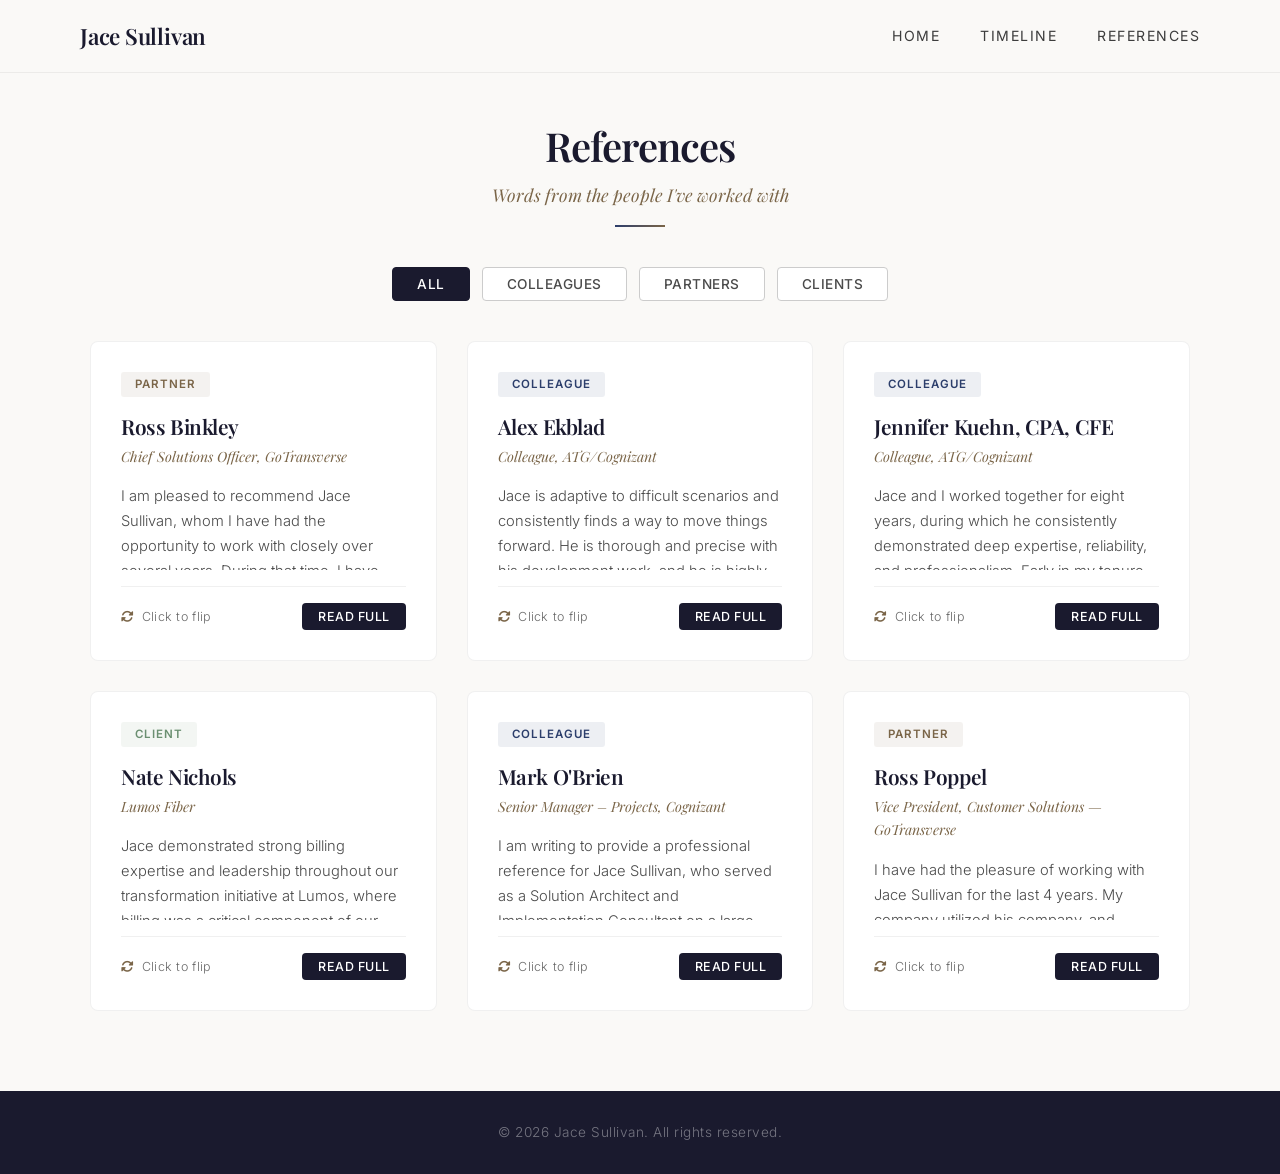
==== references.html @ 254b657e "initial site launch" ====
<!DOCTYPE html>
<html lang="en">
<head>
    <meta charset="UTF-8">
    <meta name="viewport" content="width=device-width, initial-scale=1.0">
    <title>Jace Sullivan - References</title>
    <link rel="stylesheet" href="https://cdnjs.cloudflare.com/ajax/libs/font-awesome/6.4.0/css/all.min.css">
    <link rel="stylesheet" href="styles.css">
    <style>
        .references-page {
            padding: 120px 0 80px;
            background-color: #faf9f7;
            min-height: 100vh;
        }
        .references-page h1 {
            text-align: center;
            margin-bottom: 8px;
            font-size: 2.5rem;
            font-family: 'Playfair Display', Georgia, serif;
            color: #1a1a2e;
        }
        .references-intro {
            text-align: center;
            color: #7a6548;
            font-family: 'Playfair Display', Georgia, serif;
            font-style: italic;
            font-size: 1.1rem;
            margin-bottom: 15px;
        }
        .references-divider {
            width: 50px;
            height: 2px;
            background: linear-gradient(90deg, #2c3e6b, #7a6548);
            margin: 0 auto 40px;
        }

        /* Filter Buttons */
        .filter-bar {
            display: flex;
            justify-content: center;
            gap: 12px;
            margin-bottom: 40px;
            flex-wrap: wrap;
        }
        .filter-btn {
            padding: 8px 24px;
            border: 1px solid #ccc;
            border-radius: 4px;
            background: white;
            font-family: 'Inter', sans-serif;
            font-size: 0.85rem;
            font-weight: 500;
            letter-spacing: 0.5px;
            text-transform: uppercase;
            cursor: pointer;
            transition: all 0.3s ease;
            color: #4a4a4a;
        }
        .filter-btn:hover {
            border-color: #7a6548;
            color: #7a6548;
        }
        .filter-btn.active {
            background: #1a1a2e;
            color: white;
            border-color: #1a1a2e;
        }

        /* Cards Grid */
        .references-grid {
            display: grid;
            grid-template-columns: repeat(auto-fill, minmax(340px, 1fr));
            gap: 30px;
            max-width: 1100px;
            margin: 0 auto;
        }

        /* Card Wrapper */
        .ref-card-wrapper {
            perspective: 1000px;
            height: 320px;
            transition: opacity 0.4s ease, transform 0.4s ease;
        }
        .ref-card-wrapper.hidden {
            display: none;
        }

        /* Flip Card */
        .ref-card {
            position: relative;
            width: 100%;
            height: 100%;
            transition: transform 0.6s ease;
            transform-style: preserve-3d;
            cursor: pointer;
        }
        .ref-card.flipped {
            transform: rotateY(180deg);
        }

        /* Card Faces */
        .ref-front, .ref-back {
            position: absolute;
            top: 0;
            left: 0;
            width: 100%;
            height: 100%;
            backface-visibility: hidden;
            -webkit-backface-visibility: hidden;
            border-radius: 8px;
            border: 1px solid rgba(0,0,0,0.06);
            overflow: hidden;
        }

        /* Front */
        .ref-front {
            background: white;
            padding: 30px;
            display: flex;
            flex-direction: column;
        }
        .ref-category {
            display: inline-block;
            padding: 3px 14px;
            border-radius: 3px;
            font-size: 0.72rem;
            font-weight: 600;
            letter-spacing: 1px;
            text-transform: uppercase;
            font-family: 'Inter', sans-serif;
            margin-bottom: 16px;
            align-self: flex-start;
        }
        .ref-category.colleague {
            background: #2c3e6b15;
            color: #2c3e6b;
        }
        .ref-category.partner {
            background: #7a654815;
            color: #7a6548;
        }
        .ref-category.client {
            background: #6b8f7115;
            color: #6b8f71;
        }
        .ref-name {
            font-family: 'Playfair Display', Georgia, serif;
            font-size: 1.3rem;
            color: #1a1a2e;
            margin-bottom: 4px;
        }
        .ref-title {
            font-size: 0.88rem;
            color: #7a6548;
            font-style: italic;
            font-family: 'Playfair Display', Georgia, serif;
            margin-bottom: 16px;
        }
        .ref-excerpt {
            font-size: 0.92rem;
            color: #4a4a4a;
            line-height: 1.7;
            flex: 1;
            overflow: hidden;
            display: -webkit-box;
            -webkit-line-clamp: 5;
            -webkit-box-orient: vertical;
        }
        .ref-front-actions {
            display: flex;
            justify-content: space-between;
            align-items: center;
            margin-top: 16px;
            padding-top: 16px;
            border-top: 1px solid rgba(0,0,0,0.06);
        }
        .ref-flip-hint {
            font-size: 0.78rem;
            color: #6a6a6a;
            letter-spacing: 0.3px;
            font-family: 'Inter', sans-serif;
        }
        .ref-flip-hint i {
            color: #7a6548;
            margin-right: 4px;
        }
        .ref-expand-btn {
            padding: 6px 16px;
            background: #1a1a2e;
            color: white;
            border: none;
            border-radius: 4px;
            font-size: 0.78rem;
            font-weight: 500;
            letter-spacing: 0.5px;
            text-transform: uppercase;
            font-family: 'Inter', sans-serif;
            cursor: pointer;
            transition: all 0.3s ease;
        }
        .ref-expand-btn:hover {
            background: #2c3e6b;
            transform: translateY(-1px);
        }

        /* Back */
        .ref-back {
            background: #1a1a2e;
            transform: rotateY(180deg);
            padding: 30px;
            display: flex;
            flex-direction: column;
            justify-content: center;
        }
        .ref-back-label {
            font-size: 0.72rem;
            font-weight: 600;
            letter-spacing: 1.5px;
            text-transform: uppercase;
            color: #7a6548;
            font-family: 'Inter', sans-serif;
            margin-bottom: 20px;
        }
        .ref-back-name {
            font-family: 'Playfair Display', Georgia, serif;
            font-size: 1.4rem;
            color: white;
            margin-bottom: 20px;
        }
        .ref-contact-row {
            display: flex;
            align-items: center;
            gap: 12px;
            margin-bottom: 14px;
        }
        .ref-contact-row i {
            color: #7a6548;
            width: 18px;
            text-align: center;
            font-size: 0.95rem;
        }
        .ref-contact-row span {
            color: rgba(255,255,255,0.8);
            font-size: 0.92rem;
        }
        .ref-contact-row a {
            color: rgba(255,255,255,0.8);
            text-decoration: none;
            border-bottom: 1px solid rgba(255,255,255,0.2);
            transition: all 0.3s ease;
        }
        .ref-contact-row a:hover {
            color: #7a6548;
            border-color: #7a6548;
        }
        .ref-relationship {
            margin-top: 20px;
            padding-top: 16px;
            border-top: 1px solid rgba(255,255,255,0.1);
        }
        .ref-relationship-label {
            font-size: 0.72rem;
            letter-spacing: 1px;
            text-transform: uppercase;
            color: rgba(255,255,255,0.4);
            font-family: 'Inter', sans-serif;
            margin-bottom: 4px;
        }
        .ref-relationship-value {
            color: rgba(255,255,255,0.8);
            font-size: 0.92rem;
        }
        .ref-back-flip-hint {
            position: absolute;
            bottom: 20px;
            right: 24px;
            font-size: 0.78rem;
            color: rgba(255,255,255,0.3);
            font-family: 'Inter', sans-serif;
        }
        .ref-back-flip-hint i {
            color: #7a6548;
            margin-right: 4px;
        }

        /* Full Screen Modal */
        .ref-modal-overlay {
            display: none;
            position: fixed;
            top: 0;
            left: 0;
            right: 0;
            bottom: 0;
            background: rgba(0,0,0,0.6);
            backdrop-filter: blur(8px);
            -webkit-backdrop-filter: blur(8px);
            z-index: 2000;
            justify-content: center;
            align-items: center;
            padding: 40px;
            animation: fadeIn 0.3s ease;
        }
        .ref-modal-overlay.active {
            display: flex;
        }
        .ref-modal {
            background: white;
            border-radius: 8px;
            max-width: 700px;
            width: 100%;
            max-height: 85vh;
            overflow-y: auto;
            padding: 50px;
            position: relative;
            animation: modalSlideIn 0.4s ease;
        }
        @keyframes modalSlideIn {
            from { opacity: 0; transform: translateY(20px); }
            to { opacity: 1; transform: translateY(0); }
        }
        .ref-modal-close {
            position: absolute;
            top: 20px;
            right: 24px;
            width: 36px;
            height: 36px;
            border: 1px solid rgba(0,0,0,0.1);
            border-radius: 50%;
            background: white;
            cursor: pointer;
            display: flex;
            align-items: center;
            justify-content: center;
            font-size: 1rem;
            color: #4a4a4a;
            transition: all 0.3s ease;
        }
        .ref-modal-close:hover {
            background: #1a1a2e;
            color: white;
            border-color: #1a1a2e;
        }
        .ref-modal-category {
            display: inline-block;
            padding: 3px 14px;
            border-radius: 3px;
            font-size: 0.72rem;
            font-weight: 600;
            letter-spacing: 1px;
            text-transform: uppercase;
            font-family: 'Inter', sans-serif;
            margin-bottom: 16px;
        }
        .ref-modal-name {
            font-family: 'Playfair Display', Georgia, serif;
            font-size: 1.8rem;
            color: #1a1a2e;
            margin-bottom: 4px;
        }
        .ref-modal-title {
            font-size: 0.95rem;
            color: #7a6548;
            font-style: italic;
            font-family: 'Playfair Display', Georgia, serif;
            margin-bottom: 30px;
        }
        .ref-modal-text {
            font-size: 1.05rem;
            color: #4a4a4a;
            line-height: 1.9;
            margin-bottom: 30px;
        }
        .ref-modal-divider {
            width: 40px;
            height: 2px;
            background: linear-gradient(90deg, #2c3e6b, #7a6548);
            margin-bottom: 20px;
        }
        .ref-modal-contact {
            display: flex;
            gap: 30px;
            flex-wrap: wrap;
        }
        .ref-modal-contact-item {
            display: flex;
            align-items: center;
            gap: 8px;
            font-size: 0.92rem;
            color: #4a4a4a;
        }
        .ref-modal-contact-item i {
            color: #2c3e6b;
        }

        @keyframes fadeIn {
            from { opacity: 0; }
            to { opacity: 1; }
        }

        @media screen and (max-width: 768px) {
            .references-page {
                padding: 100px 0 60px;
            }
            .references-page h1 {
                font-size: 1.8rem;
            }
            .references-grid {
                grid-template-columns: 1fr;
            }
            .ref-modal {
                padding: 30px;
                margin: 20px;
            }
            .ref-modal-name {
                font-size: 1.4rem;
            }
        }
    </style>

</head>
<body>
    <header>
        <nav class="navbar">
            <div class="nav-container">
                <div class="nav-logo">
                    <a href="index.html">Jace Sullivan</a>
                </div>
                <ul class="nav-menu">
                    <li class="nav-item"><a href="index.html" class="nav-link">Home</a></li>
                    <li class="nav-item"><a href="timeline.html" class="nav-link">Timeline</a></li>
                    <li class="nav-item"><a href="references.html" class="nav-link">References</a></li>
                </ul>
                <div class="nav-toggle" id="mobile-menu">
                    <span class="bar"></span>
                    <span class="bar"></span>
                    <span class="bar"></span>
                </div>
            </div>
        </nav>
    </header>

    <main>
        <section class="references-page">
            <div class="container">
                <h1>References</h1>
                <p class="references-intro">Words from the people I've worked with</p>
                <div class="references-divider"></div>

                <div class="filter-bar">
                    <button class="filter-btn active" data-filter="all">All</button>
                    <button class="filter-btn" data-filter="colleague">Colleagues</button>
                    <button class="filter-btn" data-filter="partner">Partners</button>
                    <button class="filter-btn" data-filter="client">Clients</button>
                </div>

                <div class="references-grid">


                    <!-- Ross Binkley - Partner -->
                    <div class="ref-card-wrapper" data-category="partner">
                        <div class="ref-card">
                            <div class="ref-front">
                                <span class="ref-category partner">Partner</span>
                                <h3 class="ref-name">Ross Binkley</h3>
                                <p class="ref-title">Chief Solutions Officer, GoTransverse</p>
                                <p class="ref-excerpt">I am pleased to recommend Jace Sullivan, whom I have had the opportunity to work with closely over several years. During that time, I have seen Jace grow into a highly capable and dependable professional with deep expertise in billing and monetization. Jace brings a strong combination of technical knowledge and problem-solving ability. His expertise while working with GT is at a level where he can confidently guide others, support new team members, and lead through complex implementations.</p>
                                <div class="ref-front-actions">
                                    <span class="ref-flip-hint"><i class="fas fa-sync-alt"></i> Click to flip</span>
                                    <button class="ref-expand-btn" onclick="event.stopPropagation(); openModal(this);">Read Full</button>
                                </div>
                            </div>
                            <div class="ref-back">
                                <span class="ref-back-label">Contact Information</span>
                                <h3 class="ref-back-name">Ross Binkley</h3>
                                <div class="ref-contact-row">
                                    <i class="fas fa-envelope"></i>
                                    <a href="mailto:rbinkley@gotransverse.com">rbinkley@gotransverse.com</a>
                                </div>
                                <div class="ref-contact-row">
                                    <i class="fas fa-phone"></i>
                                    <span>(512) 415-3189</span>
                                </div>
                                <div class="ref-relationship">
                                    <div class="ref-relationship-label">Relationship</div>
                                    <div class="ref-relationship-value">Partner — Chief Solutions Officer at GoTransverse</div>
                                </div>
                                <span class="ref-back-flip-hint"><i class="fas fa-sync-alt"></i> Click to flip back</span>
                            </div>
                        </div>
                        <div class="ref-full-text" style="display:none;">I am pleased to recommend Jace Sullivan, whom I have had the opportunity to work with closely over several years. During that time, I have seen Jace grow into a highly capable and dependable professional with deep expertise in billing and monetization.<br><br>Jace brings a strong combination of technical knowledge and problem-solving ability. His expertise while working with GT is at a level where he can confidently guide others, support new team members, and lead through complex implementations. He also has a strong foundation in mathematics and billing concepts, making him particularly effective in solving challenging pricing and usage-based scenarios.<br><br>One of Jace's most notable strengths is his work ethic. He consistently demonstrates ownership, reliability, and a commitment to delivering high-quality outcomes. He is someone I trust to take on difficult problems and see them through to completion. His broader experience as a solution architect in quote-to-cash processes and complex usage rating further reinforces his ability to operate effectively in demanding environments.<br><br>As Jace has progressed into a Solution Architect role, he has demonstrated strong leadership in guiding teams and delivering complex billing and monetization solutions. In his current capacity supporting a leading role at Cognizant, he drives architectural direction, mentors team members, and ensures successful execution across initiatives. He communicates solutions clearly and effectively, aligning technical approaches with business objectives. His experience leading engagements and navigating complex environments positions him well to continue expanding his impact at an enterprise level.<br><br>I strongly recommend Jace for roles that require analytical thinking, ownership, and expertise in billing and monetization.<br><br><em>— Ross Binkley, Chief Solutions Officer, GoTransverse</em></div>
                    </div>



                    <!-- Alex Ekblad - Colleague -->
                    <div class="ref-card-wrapper" data-category="colleague">
                        <div class="ref-card">
                            <div class="ref-front">
                                <span class="ref-category colleague">Colleague</span>
                                <h3 class="ref-name">Alex Ekblad</h3>
                                <p class="ref-title">Colleague, ATG/Cognizant</p>
                                <p class="ref-excerpt">Jace is adaptive to difficult scenarios and consistently finds a way to move things forward. He is thorough and precise with his development work, and he is highly communicative to ensure teams are always on the same page.</p>
                                <div class="ref-front-actions">
                                    <span class="ref-flip-hint"><i class="fas fa-sync-alt"></i> Click to flip</span>
                                    <button class="ref-expand-btn" onclick="event.stopPropagation(); openModal(this);">Read Full</button>
                                </div>
                            </div>
                            <div class="ref-back">
                                <span class="ref-back-label">Contact Information</span>
                                <h3 class="ref-back-name">Alex Ekblad</h3>
                                <div class="ref-contact-row">
                                    <i class="fas fa-envelope"></i>
                                    <a href="mailto:alexekblad1@gmail.com">alexekblad1@gmail.com</a>
                                </div>
                                <div class="ref-contact-row">
                                    <i class="fas fa-phone"></i>
                                    <span>(715) 563-1393</span>
                                </div>
                                <div class="ref-relationship">
                                    <div class="ref-relationship-label">Relationship</div>
                                    <div class="ref-relationship-value">Colleague at ATG/Cognizant</div>
                                </div>
                                <span class="ref-back-flip-hint"><i class="fas fa-sync-alt"></i> Click to flip back</span>
                            </div>
                        </div>
                        <div class="ref-full-text" style="display:none;">Jace is adaptive to difficult scenarios and consistently finds a way to move things forward. He is thorough and precise with his development work, delivering high-quality results that the team can depend on. He is highly communicative, always making sure that everyone on the team is aligned and on the same page.<br><br><em>— Alex Ekblad, ATG/Cognizant</em></div>
                    </div>


                    <!-- Jennifer Kuehn - Colleague -->
                    <div class="ref-card-wrapper" data-category="colleague">
                        <div class="ref-card">
                            <div class="ref-front">
                                <span class="ref-category colleague">Colleague</span>
                                <h3 class="ref-name">Jennifer Kuehn, CPA, CFE</h3>
                                <p class="ref-title">Colleague, ATG/Cognizant</p>
                                <p class="ref-excerpt">Jace and I worked together for eight years, during which he consistently demonstrated deep expertise, reliability, and professionalism. Early in my tenure, Jace patiently trained me on complex billing software, ensuring I had the foundation needed to succeed. Over the years, we partnered on numerous initiatives that delivered significant impact for our customers.</p>
                                <div class="ref-front-actions">
                                    <span class="ref-flip-hint"><i class="fas fa-sync-alt"></i> Click to flip</span>
                                    <button class="ref-expand-btn" onclick="event.stopPropagation(); openModal(this);">Read Full</button>
                                </div>
                            </div>
                            <div class="ref-back">
                                <span class="ref-back-label">Contact Information</span>
                                <h3 class="ref-back-name">Jennifer Kuehn, CPA, CFE</h3>
                                <div class="ref-contact-row">
                                    <i class="fas fa-envelope"></i>
                                    <a href="mailto:Jenniferlelliott@yahoo.com">Jenniferlelliott@yahoo.com</a>
                                </div>
                                <div class="ref-contact-row">
                                    <i class="fas fa-phone"></i>
                                    <span>(406) 529-3716</span>
                                </div>
                                <div class="ref-relationship">
                                    <div class="ref-relationship-label">Relationship</div>
                                    <div class="ref-relationship-value">Colleague at ATG/Cognizant, 8 years</div>
                                </div>
                                <span class="ref-back-flip-hint"><i class="fas fa-sync-alt"></i> Click to flip back</span>
                            </div>
                        </div>
                        <div class="ref-full-text" style="display:none;">Jace and I worked together for eight years, during which he consistently demonstrated deep expertise, reliability, and professionalism. Early in my tenure, Jace patiently trained me on complex billing software, ensuring I had the foundation needed to succeed. Over the years, we partnered on numerous initiatives that delivered significant impact for our customers.<br><br>Jace has supported dozens of clients with exceptional results. One recent client was so impressed with his skill as a billing specialist\u2014and the clarity and dependability of his work\u2014that they requested he stay on and expand his role after completing an initial project. His communication is always professional, and his feedback on solutions and designs is grounded in best practices and thoughtful analysis. Jace is a trusted expert and a strong collaborator, and I recommend him without hesitation.<br><br><em>\u2014 Jennifer Kuehn, CPA, CFE</em></div>
                    </div>


                    <!-- Nate Nichols - Client -->
                    <div class="ref-card-wrapper" data-category="client">
                        <div class="ref-card">
                            <div class="ref-front">
                                <span class="ref-category client">Client</span>
                                <h3 class="ref-name">Nate Nichols</h3>
                                <p class="ref-title">Lumos Fiber</p>
                                <p class="ref-excerpt">Jace demonstrated strong billing expertise and leadership throughout our transformation initiative at Lumos, where billing was a critical component of our broader IT modernization effort. He played a central role in designing and implementing a subscription-based prepaid billing architecture within GTV that helped us integrate with Salesforce Communications Cloud.</p>
                                <div class="ref-front-actions">
                                    <span class="ref-flip-hint"><i class="fas fa-sync-alt"></i> Click to flip</span>
                                    <button class="ref-expand-btn" onclick="event.stopPropagation(); openModal(this);">Read Full</button>
                                </div>
                            </div>
                            <div class="ref-back">
                                <span class="ref-back-label">Contact Information</span>
                                <h3 class="ref-back-name">Nate Nichols</h3>
                                <div class="ref-contact-row">
                                    <i class="fas fa-envelope"></i>
                                    <a href="mailto:Nate.Nichols@lumosfiber.com">Nate.Nichols@lumosfiber.com</a>
                                </div>
                                <div class="ref-contact-row">
                                    <i class="fas fa-phone"></i>
                                    <span>(336) 491-3140</span>
                                </div>
                                <div class="ref-relationship">
                                    <div class="ref-relationship-label">Relationship</div>
                                    <div class="ref-relationship-value">Client at Lumos Fiber</div>
                                </div>
                                <span class="ref-back-flip-hint"><i class="fas fa-sync-alt"></i> Click to flip back</span>
                            </div>
                        </div>
                        <div class="ref-full-text" style="display:none;">Jace demonstrated strong billing expertise and leadership throughout our transformation initiative at Lumos, where billing was a critical component of our broader IT modernization effort. He played a central role in designing and implementing a subscription-based prepaid billing architecture within GTV that helped us integrate with Salesforce Communications Cloud.<br><br>His depth of knowledge enabled us to successfully deliver capabilities such as varied length promotions, price overrides, automated daily billing, anniversary-based billing cycles, flexible payment options (including prepaid payments without invoices), and seamless invoice reconciliation. Beyond his technical expertise, Jace stood out for his ability to quickly grasp the end-to-end business process and translate those needs into effective GTV configurations and integrations.<br><br>Jace also exhibited strong leadership by maintaining a balance between accuracy and speed. He understood the importance of delivering a high-quality solution while meeting aggressive timelines, and he consistently helped guide the team toward scalable decisions. His big-picture thinking and ability to connect business processes with technical execution were instrumental in delivering a seamless customer experience to our retail fiber customers.<br><br><em>&mdash; Nate Nichols, Lumos Fiber</em></div>
                    </div>


                    <!-- Mark O'Brien - Colleague -->
                    <div class="ref-card-wrapper" data-category="colleague">
                        <div class="ref-card">
                            <div class="ref-front">
                                <span class="ref-category colleague">Colleague</span>
                                <h3 class="ref-name">Mark O'Brien</h3>
                                <p class="ref-title">Senior Manager – Projects, Cognizant</p>
                                <p class="ref-excerpt">I am writing to provide a professional reference for Jace Sullivan, who served as a Solution Architect and Implementation Consultant on a large-scale telecommunications Revenue Management and Billing platform implementation that I managed. In this role, Jace supported a complex billing environment tailored to telecom use cases and worked across solution design, implementation, testing, and production readiness activities.</p>
                                <div class="ref-front-actions">
                                    <span class="ref-flip-hint"><i class="fas fa-sync-alt"></i> Click to flip</span>
                                    <button class="ref-expand-btn" onclick="event.stopPropagation(); openModal(this);">Read Full</button>
                                </div>
                            </div>
                            <div class="ref-back">
                                <span class="ref-back-label">Contact Information</span>
                                <h3 class="ref-back-name">Mark O'Brien</h3>
                                <div class="ref-contact-row">
                                    <i class="fas fa-envelope"></i>
                                    <span>Available upon request</span>
                                </div>
                                <div class="ref-contact-row">
                                    <i class="fas fa-phone"></i>
                                    <span>Available upon request</span>
                                </div>
                                <div class="ref-relationship">
                                    <div class="ref-relationship-label">Relationship</div>
                                    <div class="ref-relationship-value">Colleague — Senior Manager at Cognizant</div>
                                </div>
                                <span class="ref-back-flip-hint"><i class="fas fa-sync-alt"></i> Click to flip back</span>
                            </div>
                        </div>
                        <div class="ref-full-text" style="display:none;">I am writing to provide a professional reference for Jace Sullivan, who served as a Solution Architect and Implementation Consultant on a large-scale telecommunications Revenue Management and Billing platform implementation that I managed. In this role, Jace supported a complex billing environment tailored to telecom use cases and worked across solution design, implementation, testing, and production readiness activities. His work encompassed data analytics and processing, financial and payment systems, revenue management and ERP integrations, and automated invoicing and recurring billing processes commonly required in telecommunications platforms.<br><br>Throughout the implementation, Jace contributed in a solution architecture and implementation delivery capacity. His responsibilities included supporting requirements analysis, validating solution design decisions, executing assigned implementation and release tasks, participating in UAT and production readiness activities, performing technical issue triage, and coordinating with project managers, technical team members, and stakeholders supporting the billing platform.<br><br>Jace was involved in implementation cutovers and production release activities, including running system and billing reports, validating revenue and financial data outputs, comparing results across integrated systems, and coordinating follow-up actions identified during testing or post-release review. Assigned billing platform tasks supporting scheduled releases were completed as planned and aligned with project timelines.<br><br>In his implementation consultant role, Jace routinely provided initial technical review and triage for questions related to billing functionality, integrations, and system behavior. This work included assessing errors or anomalies, validating assumptions, reproducing scenarios as needed, and determining when escalation or ticket creation was required. He consistently demonstrated sound technical judgment in these situations.<br><br>Jace also supported implementation coordination and documentation activities, including updating work items, creating tickets with full technical context when requested, and validating that solution and design documentation accurately reflected implemented and tested functionality. These efforts supported traceability and continuity throughout the design, build, testing, and stabilization phases of the implementation.<br><br>Throughout our work together, Jace consistently met and exceeded expectations for the project. He demonstrated strong consulting skills, including the ability to communicate effectively with both technical and non-technical stakeholders, translate complex requirements into practical solutions, and operate with a high degree of professionalism, accountability, and adaptability in a fast-paced delivery environment. Based on my experience working with him, Jace would be a strong addition to any organization.<br><br><em>&mdash; Mark O'Brien, Senior Manager &ndash; Projects, Cognizant</em></div>
                    </div>


                    <!-- Ross Poppel - Partner -->
                    <div class="ref-card-wrapper" data-category="partner">
                        <div class="ref-card">
                            <div class="ref-front">
                                <span class="ref-category partner">Partner</span>
                                <h3 class="ref-name">Ross Poppel</h3>
                                <p class="ref-title">Vice President, Customer Solutions — GoTransverse</p>
                                <p class="ref-excerpt">I have had the pleasure of working with Jace Sullivan for the last 4 years. My company utilized his company, and specifically Jace, as a consultant for the implementation of our software. As our representative, Jace has been the face of our company and his skills have been a tremendous benefit to the project and our organization.</p>
                                <div class="ref-front-actions">
                                    <span class="ref-flip-hint"><i class="fas fa-sync-alt"></i> Click to flip</span>
                                    <button class="ref-expand-btn" onclick="event.stopPropagation(); openModal(this);">Read Full</button>
                                </div>
                            </div>
                            <div class="ref-back">
                                <span class="ref-back-label">Contact Information</span>
                                <h3 class="ref-back-name">Ross Poppel</h3>
                                <div class="ref-contact-row">
                                    <i class="fas fa-envelope"></i>
                                    <a href="mailto:rpoppel@gotransverse.com">rpoppel@gotransverse.com</a>
                                </div>
                                <div class="ref-contact-row">
                                    <i class="fas fa-phone"></i>
                                    <span>(512) 279-3119</span>
                                </div>
                                <div class="ref-relationship">
                                    <div class="ref-relationship-label">Relationship</div>
                                    <div class="ref-relationship-value">Partner — VP Customer Solutions at GoTransverse, 4 years</div>
                                </div>
                                <span class="ref-back-flip-hint"><i class="fas fa-sync-alt"></i> Click to flip back</span>
                            </div>
                        </div>
                        <div class="ref-full-text" style="display:none;">I have had the pleasure of working with Jace Sullivan for the last 4 years. My company utilized his company, and specifically Jace, as a consultant for the implementation of our software. As our representative, Jace has been the face of our company and his skills have been a tremendous benefit to the project and our organization.<br><br>Jace is an exceptionally skilled architect and consultant as he can understand the customer&#39;s needs, work with both their technical and business teams, and provides support at all levels of the organization. His documentation skills are exceptional, allowing my team to easily support the customer post-implementation. Jace can translate the business needs to actionable requirements, and further into tangible results. This allows the projects to remain on target and on budget.<br><br>In a recent project, Jace worked with many of GoTransverse&#39;s largest customers to provide his skills to architect a solution allowing a much higher throughput with customers commending Jace&#39;s contributions and contracting for additional hours. Additionally, the customer moved to become very referenceable, allowing further projects and sales.<br><br>I would like to reiterate my strong recommendation for Jace. He has provided top quality leadership, architecture, technical knowledge, and capabilities as an extension to our team.<br><br><em>&mdash; Ross Poppel, Vice President, Customer Solutions, GoTransverse</em></div>
                    </div>

                </div>
            </div>
        </section>
    </main>

    <!-- Full Screen Modal -->
    <div class="ref-modal-overlay" id="refModal">
        <div class="ref-modal">
            <button class="ref-modal-close" onclick="closeModal();">&times;</button>
            <span class="ref-modal-category" id="modalCategory"></span>
            <h2 class="ref-modal-name" id="modalName"></h2>
            <p class="ref-modal-title" id="modalTitle"></p>
            <p class="ref-modal-text" id="modalText"></p>
            <div class="ref-modal-divider"></div>
            <div class="ref-modal-contact" id="modalContact"></div>
        </div>
    </div>

    <footer>
        <div class="container">
            <p>&copy; 2026 Jace Sullivan. All rights reserved.</p>
        </div>
    </footer>

    <script>
        // Mobile nav
        var navToggle = document.getElementById('mobile-menu');
        var navMenu = document.querySelector('.nav-menu');
        navToggle.addEventListener('click', function() {
            navMenu.classList.toggle('active');
        });

        // Card flip
        document.querySelectorAll('.ref-card').forEach(function(card) {
            card.addEventListener('click', function(e) {
                if (e.target.classList.contains('ref-expand-btn')) return;
                this.classList.toggle('flipped');
            });
        });

        // Filter
        document.querySelectorAll('.filter-btn').forEach(function(btn) {
            btn.addEventListener('click', function() {
                document.querySelectorAll('.filter-btn').forEach(function(b) { b.classList.remove('active'); });
                this.classList.add('active');
                var filter = this.getAttribute('data-filter');
                document.querySelectorAll('.ref-card-wrapper').forEach(function(card) {
                    if (filter === 'all' || card.getAttribute('data-category') === filter) {
                        card.classList.remove('hidden');
                    } else {
                        card.classList.add('hidden');
                    }
                });
            });
        });

        // Modal
        function openModal(btn) {
            var wrapper = btn.closest('.ref-card-wrapper');
            var front = wrapper.querySelector('.ref-front');
            var back = wrapper.querySelector('.ref-back');
            var fullText = wrapper.querySelector('.ref-full-text').innerHTML;

            var category = front.querySelector('.ref-category').textContent;
            var categoryClass = front.querySelector('.ref-category').className.replace('ref-category ', '');
            var name = front.querySelector('.ref-name').textContent;
            var title = front.querySelector('.ref-title').textContent;

            var contactHTML = '';
            back.querySelectorAll('.ref-contact-row').forEach(function(row) {
                var icon = row.querySelector('i').className;
                var text = row.querySelector('a') ? row.querySelector('a').outerHTML : row.querySelector('span').textContent;
                contactHTML += '<div class="ref-modal-contact-item"><i class="' + icon + '"></i><span>' + text + '</span></div>';
            });

            var relationship = back.querySelector('.ref-relationship-value');
            if (relationship) {
                contactHTML += '<div class="ref-modal-contact-item"><i class="fas fa-handshake"></i><span>' + relationship.textContent + '</span></div>';
            }

            document.getElementById('modalCategory').textContent = category;
            document.getElementById('modalCategory').className = 'ref-modal-category ' + categoryClass;

            var catEl = document.getElementById('modalCategory');
            if (categoryClass.includes('colleague')) {
                catEl.style.background = '#2c3e6b15';
                catEl.style.color = '#2c3e6b';
            } else if (categoryClass.includes('partner')) {
                catEl.style.background = '#7a654815';
                catEl.style.color = '#7a6548';
            } else if (categoryClass.includes('client')) {
                catEl.style.background = '#6b8f7115';
                catEl.style.color = '#6b8f71';
            }

            document.getElementById('modalName').textContent = name;
            document.getElementById('modalTitle').textContent = title;
            document.getElementById('modalText').innerHTML = fullText;
            document.getElementById('modalContact').innerHTML = contactHTML;
            document.getElementById('refModal').classList.add('active');
            document.body.style.overflow = 'hidden';
        }

        function closeModal() {
            document.getElementById('refModal').classList.remove('active');
            document.body.style.overflow = '';
        }

        document.getElementById('refModal').addEventListener('click', function(e) {
            if (e.target === this) closeModal();
        });

        document.addEventListener('keydown', function(e) {
            if (e.key === 'Escape') closeModal();
        });
    </script>
</body>
</html>
---- styles.css ----
/* ===== FONTS ===== */
@import url('https://fonts.googleapis.com/css2?family=Playfair+Display:wght@400;500;600;700&family=Inter:wght@300;400;500;600&display=swap');

/* ===== RESET & BASE ===== */
* {
    margin: 0;
    padding: 0;
    box-sizing: border-box;
}

html {
    scroll-behavior: smooth;
}

body {
    font-family: 'Inter', -apple-system, BlinkMacSystemFont, sans-serif;
    font-weight: 300;
    color: #2d3436;
    line-height: 1.7;
    background-color: #faf9f7;
    -webkit-font-smoothing: antialiased;
    -moz-osx-font-smoothing: grayscale;
}

h1, h2, h3 {
    font-family: 'Playfair Display', Georgia, serif;
    font-weight: 600;
    letter-spacing: -0.02em;
    line-height: 1.3;
}

h2 {
    font-size: 2.2rem;
    margin-bottom: 15px;
    position: relative;
    display: inline-block;
}

h2::after {
    content: '';
    position: absolute;
    bottom: -8px;
    left: 0;
    width: 50px;
    height: 2px;
    background: linear-gradient(90deg, #2c3e6b, #7a6548);
}

.container {
    max-width: 1200px;
    margin: 0 auto;
    padding: 0 40px;
}

a {
    color: #2c3e6b;
    text-decoration: none;
    transition: all 0.3s ease;
}

a:hover {
    color: #7a6548;
}

/* ===== NAVBAR ===== */
.navbar {
    position: fixed;
    top: 0;
    left: 0;
    right: 0;
    z-index: 1000;
    background: rgba(250, 249, 247, 0.92);
    backdrop-filter: blur(20px);
    -webkit-backdrop-filter: blur(20px);
    border-bottom: 1px solid rgba(0, 0, 0, 0.06);
    transition: all 0.4s ease;
}

.nav-container {
    max-width: 1200px;
    margin: 0 auto;
    padding: 0 40px;
    display: flex;
    justify-content: space-between;
    align-items: center;
    height: 72px;
}

.nav-logo a {
    font-family: 'Playfair Display', Georgia, serif;
    font-size: 1.4rem;
    font-weight: 600;
    color: #1a1a2e;
    letter-spacing: -0.01em;
}

.nav-menu {
    list-style: none;
    display: flex;
    gap: 40px;
}

.nav-link {
    font-size: 0.88rem;
    font-weight: 400;
    color: #3d3d3d;
    text-transform: uppercase;
    letter-spacing: 1.5px;
    position: relative;
    padding: 4px 0;
}

.nav-link::after {
    content: '';
    position: absolute;
    bottom: 0;
    left: 0;
    width: 0;
    height: 1px;
    background-color: #7a6548;
    transition: width 0.4s ease;
}

.nav-link:hover {
    color: #1a1a2e;
}

.nav-link:hover::after {
    width: 100%;
}

.nav-toggle {
    display: none;
    cursor: pointer;
    flex-direction: column;
    gap: 5px;
}

.bar {
    width: 22px;
    height: 1.5px;
    background-color: #1a1a2e;
    transition: all 0.3s ease;
}

/* ===== HERO ===== */
.hero {
    min-height: 100vh;
    display: flex;
    align-items: center;
    justify-content: space-between;
    padding: 120px 40px 80px;
    max-width: 1200px;
    margin: 0 auto;
    gap: 80px;
}

.hero-content {
    flex: 1;
    max-width: 600px;
}

.hero-content h1 {
    font-size: 3.2rem;
    color: #1a1a2e;
    margin-bottom: 20px;
    line-height: 1.15;
}

.highlight {
    color: #2c3e6b;
    position: relative;
}

.highlight::after {
    content: '';
    position: absolute;
    bottom: 4px;
    left: 0;
    width: 100%;
    height: 8px;
    background: rgba(160, 137, 110, 0.2);
    z-index: -1;
}

.hero-subtitle {
    font-family: 'Playfair Display', Georgia, serif;
    font-size: 1.25rem;
    color: #7a6548;
    font-weight: 400;
    font-style: italic;
    margin-bottom: 25px;
    letter-spacing: 0.02em;
}

.hero-description {
    font-size: 1.05rem;
    color: #3d3d3d;
    line-height: 1.8;
    margin-bottom: 35px;
}

.hero-buttons {
    display: flex;
    gap: 15px;
    flex-wrap: wrap;
    align-items: center;
}

.btn {
    display: inline-block;
    padding: 14px 32px;
    border-radius: 4px;
    font-size: 0.85rem;
    font-weight: 500;
    letter-spacing: 1px;
    text-transform: uppercase;
    transition: all 0.4s ease;
    cursor: pointer;
    border: none;
}

.btn-primary {
    background: #1a1a2e;
    color: white;
}

.btn-primary:hover {
    background: #2c3e6b;
    color: white;
    transform: translateY(-2px);
    box-shadow: 0 8px 25px rgba(26, 26, 46, 0.2);
}

.btn-secondary {
    background: transparent;
    color: #1a1a2e;
    border: 1px solid #ccc;
}

.btn-secondary:hover {
    border-color: #7a6548;
    color: #7a6548;
    transform: translateY(-2px);
}

.hero-image {
    flex-shrink: 0;
}

.hero-image img {
    width: 360px;
    height: 420px;
    object-fit: cover;
    border-radius: 8px;
    box-shadow: 0 20px 60px rgba(0, 0, 0, 0.1);
    transition: transform 0.6s ease;
}

.hero-image img:hover {
    transform: scale(1.02);
}

/* ===== ABOUT ===== */
.about {
    padding: 100px 0;
    background: white;
}

.about-content {
    display: flex;
    flex-direction: column;
    gap: 30px;
}

.about-text {
    width: 100%;
}

.about-text p {
    margin-bottom: 20px;
    font-size: 1.05rem;
    color: #3d3d3d;
    line-height: 1.8;
}

.about-highlights {
    display: flex;
    flex-direction: row;
    gap: 30px;
    align-items: flex-start;
    width: 100%;
}

.about-col-left {
    flex: 1;
    min-width: 0;
}

.about-col-right {
    flex: 1;
    min-width: 0;
    display: flex;
    flex-direction: column;
    gap: 20px;
}

.highlight-item {
    text-align: center;
    padding: 28px 24px;
    background-color: #faf9f7;
    border-radius: 8px;
    border: 1px solid rgba(0, 0, 0, 0.06);
    transition: all 0.4s ease;
}

.highlight-item:hover {
    transform: translateY(-4px);
    box-shadow: 0 12px 35px rgba(0, 0, 0, 0.06);
    border-color: rgba(160, 137, 110, 0.3);
}

.highlight-item i {
    font-size: 1.6rem;
    color: #7a6548;
    margin-bottom: 15px;
}

.highlight-item h3 {
    font-size: 1.1rem;
    margin-bottom: 8px;
    color: #1a1a2e;
}

.highlight-item p {
    font-size: 0.92rem;
    color: #4a4a4a;
    line-height: 1.6;
}

/* ===== SKILLS ===== */
.skills {
    padding: 100px 0;
    background: #faf9f7;
}

.skills-grid {
    display: grid;
    grid-template-columns: repeat(2, 1fr);
    gap: 30px;
    margin-top: 40px;
}

.skill-item {
    padding: 35px 30px;
    background: white;
    border-radius: 8px;
    border: 1px solid rgba(0, 0, 0, 0.06);
    transition: all 0.4s ease;
    position: relative;
    overflow: hidden;
}

.skill-item::before {
    content: '';
    position: absolute;
    top: 0;
    left: 0;
    width: 3px;
    height: 0;
    background: linear-gradient(180deg, #2c3e6b, #7a6548);
    transition: height 0.4s ease;
}

.skill-item:hover {
    transform: translateY(-4px);
    box-shadow: 0 12px 35px rgba(0, 0, 0, 0.06);
}

.skill-item:hover::before {
    height: 100%;
}

.skill-item i {
    font-size: 1.6rem;
    color: #2c3e6b;
    margin-bottom: 18px;
    display: block;
}

.skill-item h3 {
    font-size: 1.15rem;
    margin-bottom: 10px;
    color: #1a1a2e;
}

.skill-item p {
    font-size: 0.92rem;
    color: #4a4a4a;
    line-height: 1.7;
}

/* ===== CONTACT ===== */
.contact {
    padding: 100px 0;
    background: white;
}

.contact-content {
    text-align: center;
}

.contact-content > p {
    font-size: 1.05rem;
    color: #4a4a4a;
    margin-bottom: 40px;
    max-width: 500px;
    margin-left: auto;
    margin-right: auto;
}

.contact-info {
    display: flex;
    justify-content: center;
    gap: 50px;
    flex-wrap: wrap;
}

.contact-item {
    display: flex;
    align-items: center;
    gap: 12px;
    font-size: 1rem;
    color: #3d3d3d;
    transition: color 0.3s ease;
}

.contact-item:hover {
    color: #7a6548;
}

.contact-item i {
    font-size: 1.2rem;
    color: #2c3e6b;
    width: 24px;
    text-align: center;
}

/* ===== FOOTER ===== */
footer {
    padding: 30px 0;
    background: #1a1a2e;
    text-align: center;
}

footer p {
    color: rgba(255, 255, 255, 0.4);
    font-size: 0.85rem;
    letter-spacing: 0.5px;
}

/* ===== ANIMATIONS ===== */
@keyframes fadeInUp {
    from {
        opacity: 0;
        transform: translateY(30px);
    }
    to {
        opacity: 1;
        transform: translateY(0);
    }
}

.hero-content {
    animation: fadeInUp 0.8s ease forwards;
}

.hero-image {
    animation: fadeInUp 0.8s ease 0.2s forwards;
    opacity: 0;
    animation-fill-mode: forwards;
}

/* ===== SCROLLBAR ===== */
::-webkit-scrollbar {
    width: 6px;
}

::-webkit-scrollbar-track {
    background: #faf9f7;
}

::-webkit-scrollbar-thumb {
    background: #ccc;
    border-radius: 3px;
}

::-webkit-scrollbar-thumb:hover {
    background: #7a6548;
}

/* ===== SELECTION ===== */
::selection {
    background: rgba(160, 137, 110, 0.2);
    color: #1a1a2e;
}

/* ===== RESPONSIVE ===== */
@media screen and (max-width: 1024px) {
    .hero {
        gap: 50px;
        padding: 120px 30px 60px;
    }

    .hero-image img {
        width: 300px;
        height: 360px;
    }

    .container {
        padding: 0 30px;
    }
}

@media screen and (max-width: 768px) {
    .nav-toggle {
        display: flex;
    }

    .nav-menu {
        position: fixed;
        top: 72px;
        left: 0;
        right: 0;
        background: rgba(250, 249, 247, 0.98);
        backdrop-filter: blur(20px);
        -webkit-backdrop-filter: blur(20px);
        flex-direction: column;
        padding: 30px 40px;
        gap: 20px;
        transform: translateY(-120%);
        transition: transform 0.4s ease;
        border-bottom: 1px solid rgba(0, 0, 0, 0.06);
    }

    .nav-menu.active {
        transform: translateY(0);
    }

    .hero {
        flex-direction: column;
        text-align: center;
        padding: 120px 20px 60px;
        gap: 40px;
        min-height: auto;
    }

    .hero-content h1 {
        font-size: 2.4rem;
    }

    .hero-buttons {
        justify-content: center;
    }

    .hero-image img {
        width: 260px;
        height: 320px;
    }

    h2 {
        font-size: 1.8rem;
    }

    .about-content {
        flex-direction: column;
    }

    .about-highlights {
        flex-direction: column !important;
    }

    .skills-grid {
        grid-template-columns: 1fr;
    }

    .contact-info {
        flex-direction: column;
        align-items: center;
    }

    .container {
        padding: 0 20px;
    }

    .about, .skills, .contact {
        padding: 60px 0;
    }
}
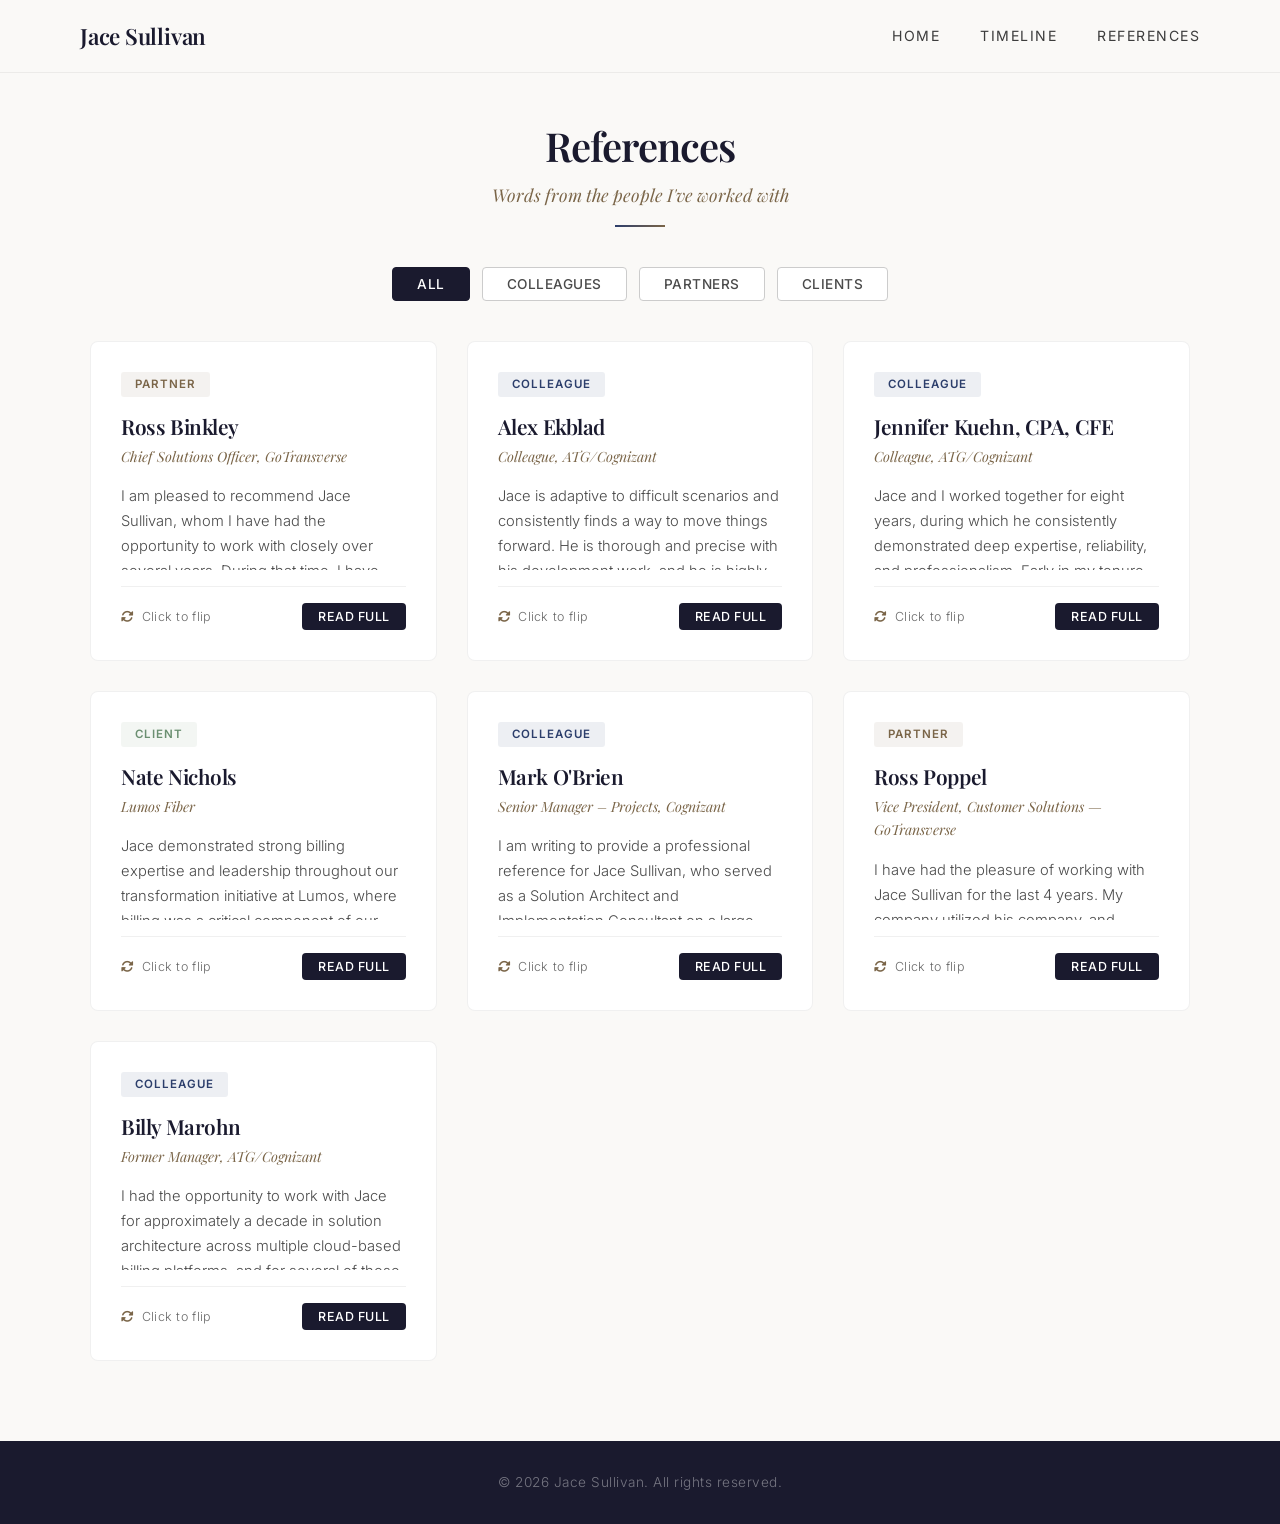
==== commit bea0e2a8: "add Billy Marohn reference" ====
--- a/references.html
+++ b/references.html
@@ -558,7 +558,7 @@
                                 <span class="ref-back-flip-hint"><i class="fas fa-sync-alt"></i> Click to flip back</span>
                             </div>
                         </div>
-                        <div class="ref-full-text" style="display:none;">Jace and I worked together for eight years, during which he consistently demonstrated deep expertise, reliability, and professionalism. Early in my tenure, Jace patiently trained me on complex billing software, ensuring I had the foundation needed to succeed. Over the years, we partnered on numerous initiatives that delivered significant impact for our customers.<br><br>Jace has supported dozens of clients with exceptional results. One recent client was so impressed with his skill as a billing specialist\u2014and the clarity and dependability of his work\u2014that they requested he stay on and expand his role after completing an initial project. His communication is always professional, and his feedback on solutions and designs is grounded in best practices and thoughtful analysis. Jace is a trusted expert and a strong collaborator, and I recommend him without hesitation.<br><br><em>\u2014 Jennifer Kuehn, CPA, CFE</em></div>
+                        <div class="ref-full-text" style="display:none;">Jace and I worked together for eight years, during which he consistently demonstrated deep expertise, reliability, and professionalism. Early in my tenure, Jace patiently trained me on complex billing software, ensuring I had the foundation needed to succeed. Over the years, we partnered on numerous initiatives that delivered significant impact for our customers.<br><br>Jace has supported dozens of clients with exceptional results. One recent client was so impressed with his skill as a billing specialist—and the clarity and dependability of his work—that they requested he stay on and expand his role after completing an initial project. His communication is always professional, and his feedback on solutions and designs is grounded in best practices and thoughtful analysis. Jace is a trusted expert and a strong collaborator, and I recommend him without hesitation.<br><br><em>— Jennifer Kuehn, CPA, CFE</em></div>
                     </div>
 
 
@@ -664,6 +664,41 @@
                             </div>
                         </div>
                         <div class="ref-full-text" style="display:none;">I have had the pleasure of working with Jace Sullivan for the last 4 years. My company utilized his company, and specifically Jace, as a consultant for the implementation of our software. As our representative, Jace has been the face of our company and his skills have been a tremendous benefit to the project and our organization.<br><br>Jace is an exceptionally skilled architect and consultant as he can understand the customer&#39;s needs, work with both their technical and business teams, and provides support at all levels of the organization. His documentation skills are exceptional, allowing my team to easily support the customer post-implementation. Jace can translate the business needs to actionable requirements, and further into tangible results. This allows the projects to remain on target and on budget.<br><br>In a recent project, Jace worked with many of GoTransverse&#39;s largest customers to provide his skills to architect a solution allowing a much higher throughput with customers commending Jace&#39;s contributions and contracting for additional hours. Additionally, the customer moved to become very referenceable, allowing further projects and sales.<br><br>I would like to reiterate my strong recommendation for Jace. He has provided top quality leadership, architecture, technical knowledge, and capabilities as an extension to our team.<br><br><em>&mdash; Ross Poppel, Vice President, Customer Solutions, GoTransverse</em></div>
+                    </div>
+
+
+                    <!-- Billy Marohn - Colleague -->
+                    <div class="ref-card-wrapper" data-category="colleague">
+                        <div class="ref-card">
+                            <div class="ref-front">
+                                <span class="ref-category colleague">Colleague</span>
+                                <h3 class="ref-name">Billy Marohn</h3>
+                                <p class="ref-title">Former Manager, ATG/Cognizant</p>
+                                <p class="ref-excerpt">I had the opportunity to work with Jace for approximately a decade in solution architecture across multiple cloud-based billing platforms, and for several of those years, he reported directly to me. Jace is an exceptionally talented technical professional with deep expertise in billing systems, solution design, and client-focused delivery.</p>
+                                <div class="ref-front-actions">
+                                    <span class="ref-flip-hint"><i class="fas fa-sync-alt"></i> Click to flip</span>
+                                    <button class="ref-expand-btn" onclick="event.stopPropagation(); openModal(this);">Read Full</button>
+                                </div>
+                            </div>
+                            <div class="ref-back">
+                                <span class="ref-back-label">Contact Information</span>
+                                <h3 class="ref-back-name">Billy Marohn</h3>
+                                <div class="ref-contact-row">
+                                    <i class="fas fa-envelope"></i>
+                                    <a href="mailto:billy.marohn@ravusinc.com">billy.marohn@ravusinc.com</a>
+                                </div>
+                                <div class="ref-contact-row">
+                                    <i class="fas fa-phone"></i>
+                                    <span>(406) 461-0116</span>
+                                </div>
+                                <div class="ref-relationship">
+                                    <div class="ref-relationship-label">Relationship</div>
+                                    <div class="ref-relationship-value">Former Manager at ATG/Cognizant, ~10 years</div>
+                                </div>
+                                <span class="ref-back-flip-hint"><i class="fas fa-sync-alt"></i> Click to flip back</span>
+                            </div>
+                        </div>
+                        <div class="ref-full-text" style="display:none;">I am excited to recommend Jace Sullivan. I had the opportunity to work with Jace for approximately a decade in solution architecture across multiple cloud-based billing platforms, and for several of those years, he reported directly to me.<br><br>Jace is an exceptionally talented technical professional with deep expertise in billing systems, solution design, and client-focused delivery. His ability to understand complex requirements, translate them into sustainable solutions, and guide teams through implementation is truly impressive. He combines strong technical depth with practical business judgment, which makes him highly effective in both architecting solutions and ensuring they meet the client&#39;s needs.<br><br>One of Jace&#39;s greatest strengths is his commitment to taking care of the client. He works hard, communicates thoughtfully, and consistently looks for ways to deliver high-quality outcomes. Clients and colleagues alike can rely on him to be thorough, dependable, and solutions-oriented.<br><br>Jace is also a strong team leader and mentor. He does an excellent job guiding others, sharing his knowledge, and helping team members grow in their own technical and consulting abilities. His billing expertise is top notch, particularly his natural ability to understand and adapt to complex rating, usage, and billing scenarios across a variety of client needs and system landscapes.<br><br>I have greatly valued the opportunity to work with Jace over the years and would highly recommend him for any role requiring strong technical leadership, cloud billing expertise, solution architecture experience, and a genuine commitment to client success.<br><br><em>&mdash; Billy Marohn</em></div>
                     </div>
 
                 </div>
--- a/styles.css
+++ b/styles.css
@@ -74,6 +74,7 @@
     -webkit-backdrop-filter: blur(20px);
     border-bottom: 1px solid rgba(0, 0, 0, 0.06);
     transition: all 0.4s ease;
+    overflow: visible;
 }
 
 .nav-container {
@@ -507,6 +508,15 @@
 
 /* ===== RESPONSIVE ===== */
 @media screen and (max-width: 1024px) {
+    .nav-menu {
+        gap: 20px;
+    }
+
+    .nav-link {
+        font-size: 0.78rem;
+        letter-spacing: 1px;
+    }
+
     .hero {
         gap: 50px;
         padding: 120px 30px 60px;
@@ -523,28 +533,44 @@
 }
 
 @media screen and (max-width: 768px) {
+    .nav-container {
+        padding: 0 24px;
+        height: 60px;
+        overflow: visible;
+    }
+
+    .nav-logo a {
+        font-size: 1.1rem;
+        white-space: nowrap;
+    }
+
     .nav-toggle {
         display: flex;
     }
 
     .nav-menu {
+        display: none;
         position: fixed;
-        top: 72px;
+        top: 60px;
         left: 0;
         right: 0;
         background: rgba(250, 249, 247, 0.98);
         backdrop-filter: blur(20px);
         -webkit-backdrop-filter: blur(20px);
         flex-direction: column;
-        padding: 30px 40px;
-        gap: 20px;
-        transform: translateY(-120%);
-        transition: transform 0.4s ease;
+        padding: 20px 24px;
+        gap: 16px;
         border-bottom: 1px solid rgba(0, 0, 0, 0.06);
+        z-index: 999;
     }
 
     .nav-menu.active {
-        transform: translateY(0);
+        display: flex;
+    }
+
+    .nav-link {
+        font-size: 0.82rem;
+        letter-spacing: 1.2px;
     }
 
     .hero {
@@ -560,7 +586,11 @@
     }
 
     .hero-buttons {
-        justify-content: center;
+        display: grid;
+        grid-template-columns: 1fr 1fr;
+        gap: 12px;
+        max-width: 360px;
+        margin: 0 auto;
     }
 
     .hero-image img {
@@ -597,3 +627,13 @@
         padding: 60px 0;
     }
 }
+
+/* Mobile button grid */
+@media screen and (max-width: 768px) {
+    .hero-buttons .btn {
+        text-align: center;
+        padding: 14px 10px;
+        font-size: 0.72rem;
+        width: 100%;
+    }
+}
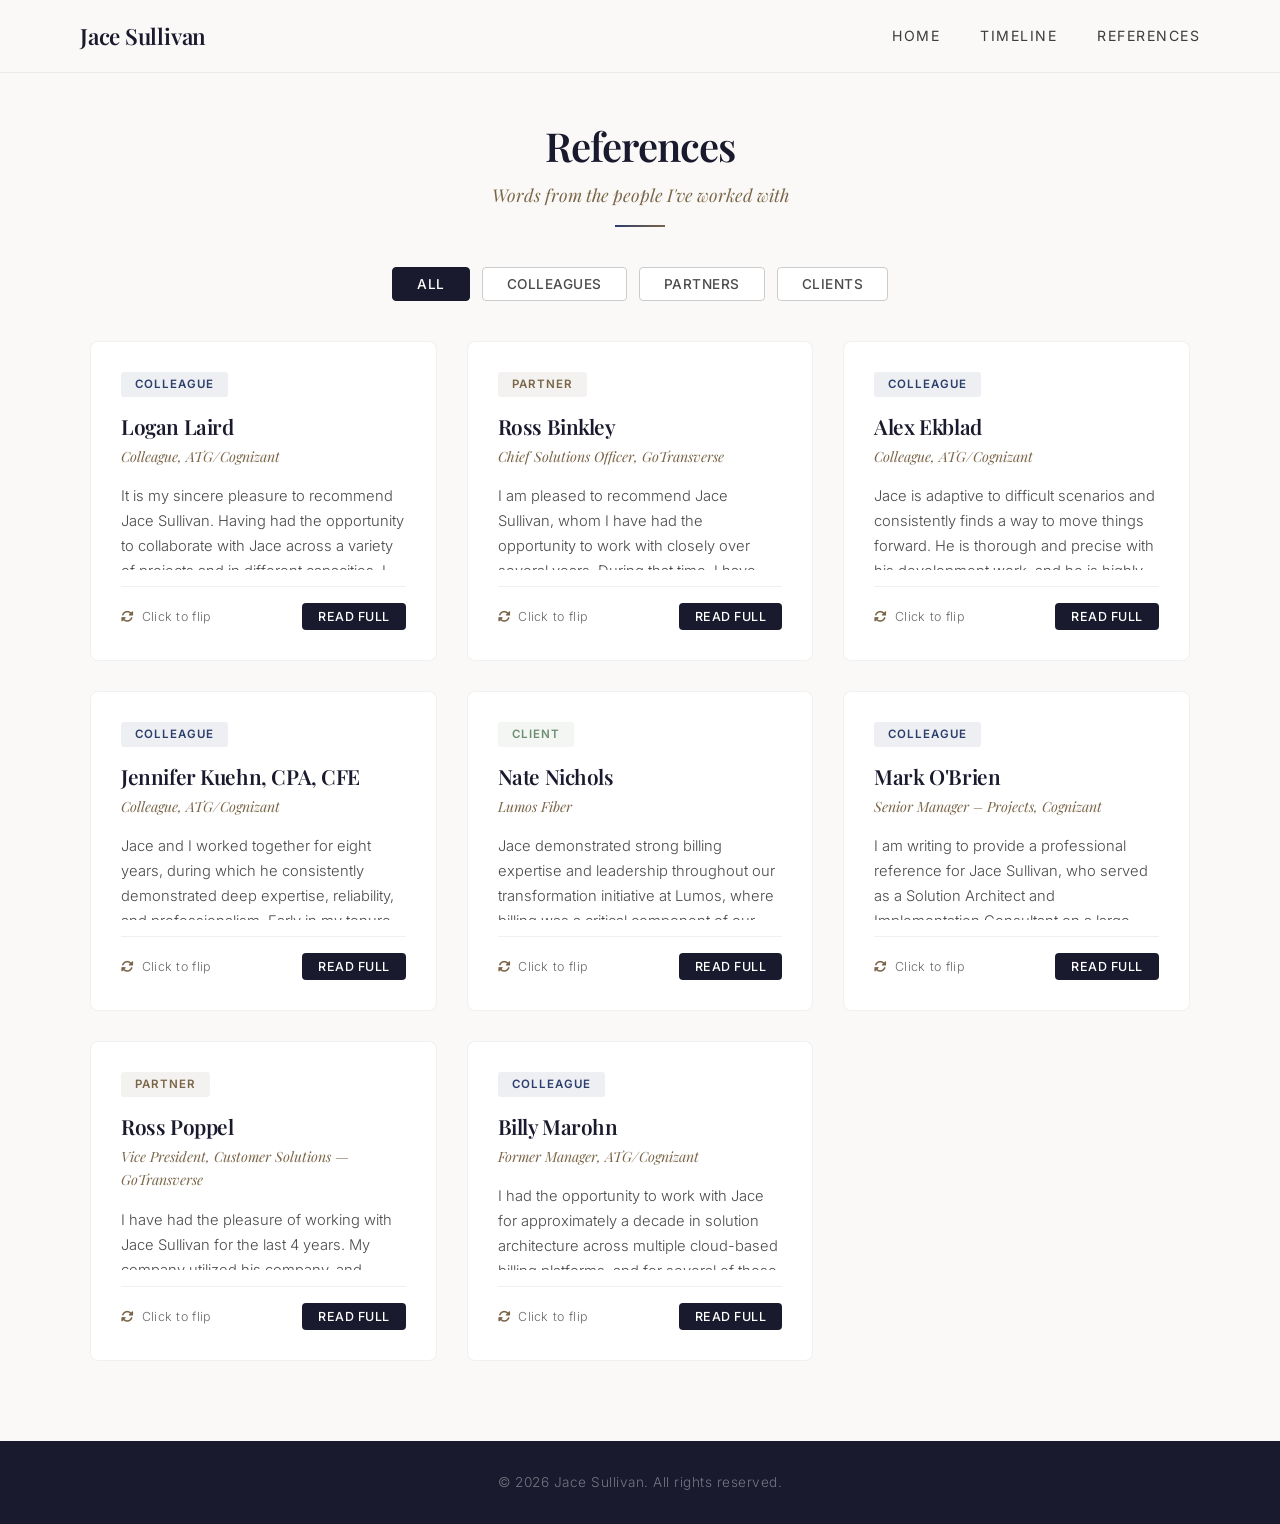
==== commit 4d67c1b9: "add Logan Laird reference with corrected text" ====
--- a/references.html
+++ b/references.html
@@ -455,6 +455,42 @@
 
                 <div class="references-grid">
 
+                    <!-- Logan Laird - Colleague -->
+                    <div class="ref-card-wrapper" data-category="colleague">
+                        <div class="ref-card">
+                            <div class="ref-front">
+                                <span class="ref-category colleague">Colleague</span>
+                                <h3 class="ref-name">Logan Laird</h3>
+                                <p class="ref-title">Colleague, ATG/Cognizant</p>
+                                <p class="ref-excerpt">It is my sincere pleasure to recommend Jace Sullivan. Having had the opportunity to collaborate with Jace across a variety of projects and in different capacities, I can speak with confidence about the exceptional quality he brings to every engagement. Jace demonstrates a thorough and practical command of billing processes and technical systems.</p>
+                                <div class="ref-front-actions">
+                                    <span class="ref-flip-hint"><i class="fas fa-sync-alt"></i> Click to flip</span>
+                                    <button class="ref-expand-btn" onclick="event.stopPropagation(); openModal(this);">Read Full</button>
+                                </div>
+                            </div>
+                            <div class="ref-back">
+                                <span class="ref-back-label">Contact Information</span>
+                                <h3 class="ref-back-name">Logan Laird</h3>
+                                <div class="ref-contact-row">
+                                    <i class="fas fa-envelope"></i>
+                                    <a href="mailto:loganplaird@gmail.com">loganplaird@gmail.com</a>
+                                </div>
+                                <div class="ref-contact-row">
+                                    <i class="fas fa-phone"></i>
+                                    <span>(406) 860-8659</span>
+                                </div>
+                                <div class="ref-relationship">
+                                    <div class="ref-relationship-label">Relationship</div>
+                                    <div class="ref-relationship-value">Colleague at ATG/Cognizant</div>
+                                </div>
+                                <span class="ref-back-flip-hint"><i class="fas fa-sync-alt"></i> Click to flip back</span>
+                            </div>
+                        </div>
+                        <div class="ref-full-text" style="display:none;">It is my sincere pleasure to recommend Jace Sullivan. Having had the opportunity to collaborate with Jace across a variety of projects and in different capacities, I can speak with confidence about the exceptional quality he brings to every engagement.<br><br><strong>Billing Expertise</strong><br>Jace demonstrates a thorough and practical command of billing processes and technical systems. His depth of knowledge in this area is evident in his ability to field complex questions with accuracy and clarity. Whether addressing day-to-day billing inquiries or navigating nuanced technical billing challenges, Jace consistently delivers reliable guidance that colleagues and stakeholders can depend on.<br><br><strong>Problem-Solving Ability</strong><br>Jace has a natural aptitude for problem-solving that sets him apart. He is not afraid to ask the hard questions and dig into the technical details of a challenge. When an immediate answer is not available, he takes ownership of finding one. He will follow up promptly and thoroughly. In my experience working alongside him, Jace always finds a way. His resourcefulness and persistence in the face of complex issues are among his most valuable professional qualities.<br><br><strong>Leadership Qualities</strong><br>As a Solution Architect, Jace leads with both technical authority and genuine approachability. He is a true team player who is always willing to help, whether the question relates to a complex technical matter or simply how to work more efficiently. His leadership style fosters collaboration and trust, and he brings energy to every project that elevates those around him.<br><br>I have had the pleasure of working with Jace in multiple roles and across diverse project environments, and he has been an outstanding colleague and technical leader for every one. Any team or project would be fortunate to have him. I recommend Jace Sullivan without reservation and encourage you to reach out with any questions.<br><br><em>&mdash; Logan Laird</em></div>
+                    </div>
+
+
+
 
                     <!-- Ross Binkley - Partner -->
                     <div class="ref-card-wrapper" data-category="partner">
